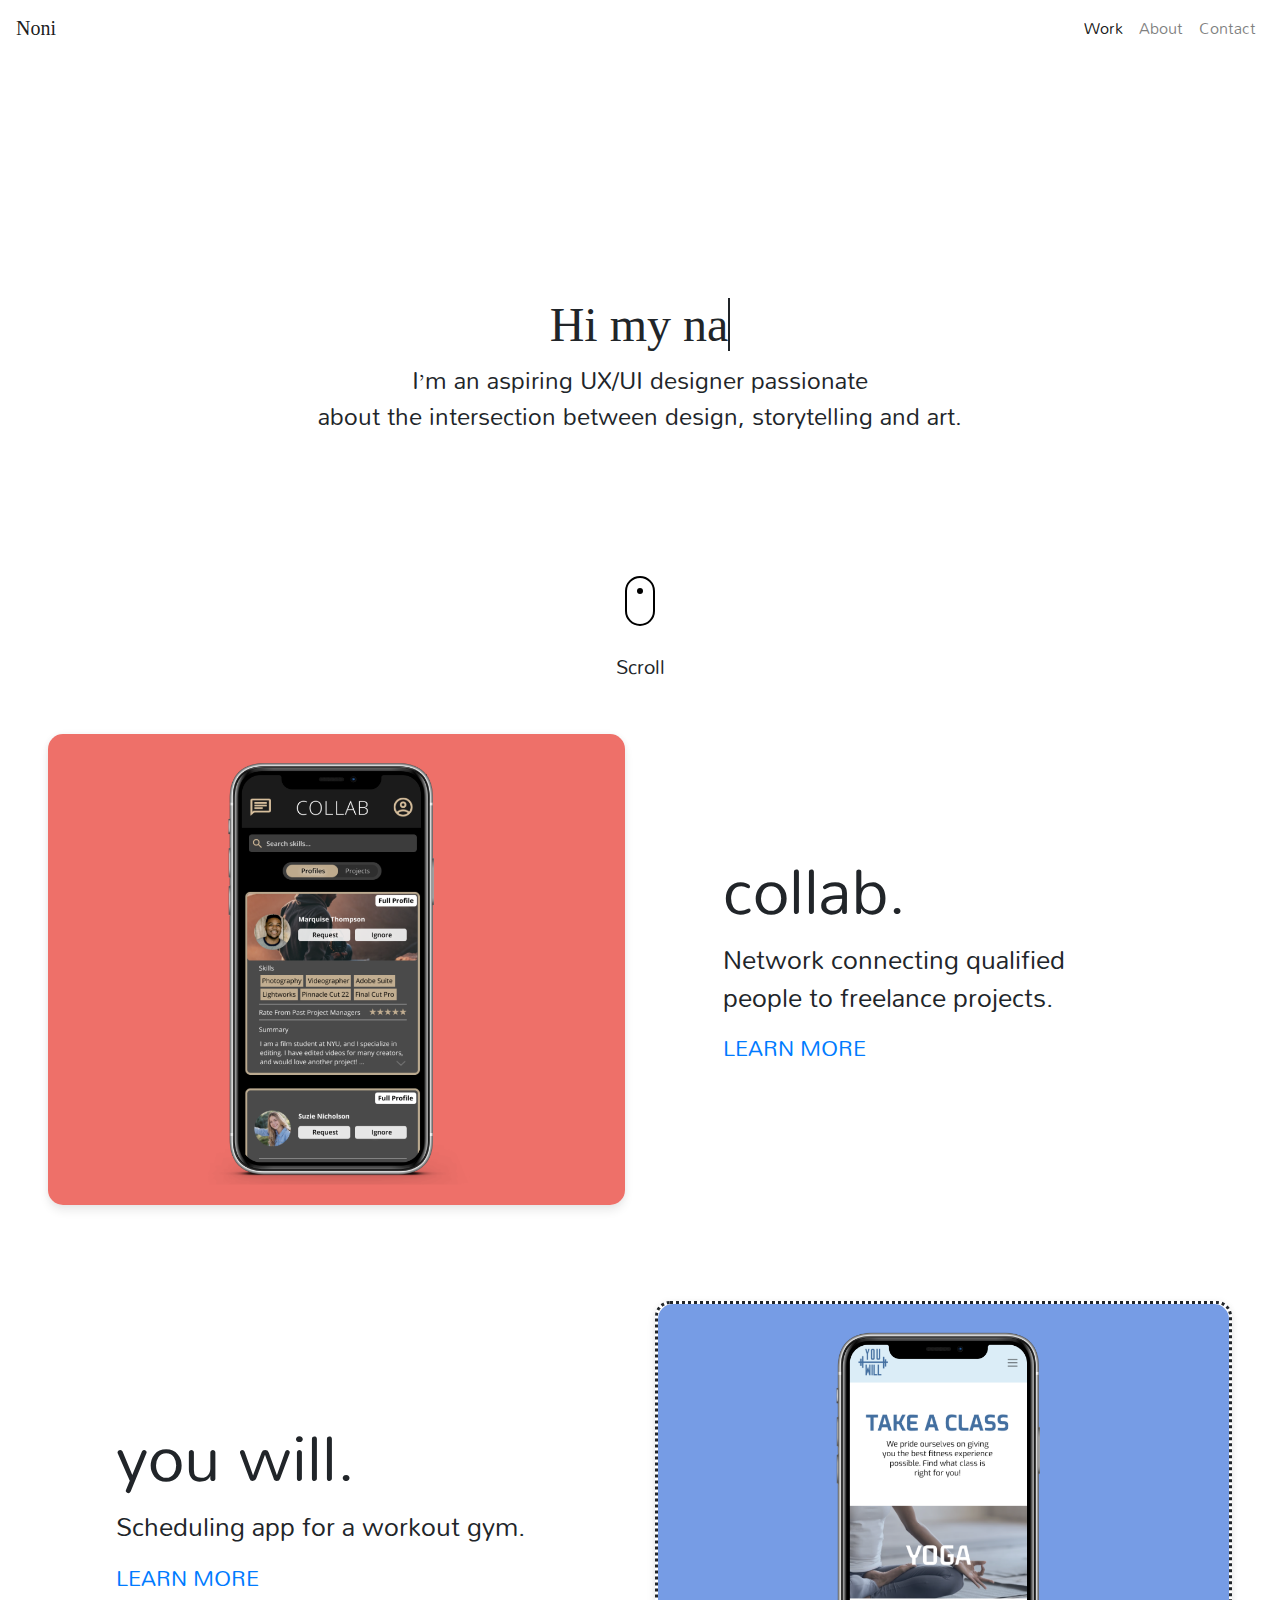
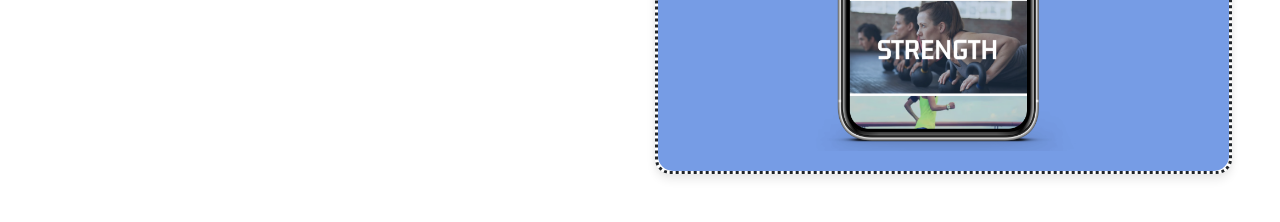
==== index.html @ 39364581 "about start other pages" ====
<!doctype html>
<html lang="en">
  <head>
    <!-- Required meta tags -->
    <meta charset="utf-8">
    <meta name="viewport" content="width=device-width, initial-scale=1, shrink-to-fit=no">
    <!-- Favicon icons -->
    <link rel="stylesheet" href="https://use.fontawesome.com/releases/v5.7.0/css/all.css" integrity="sha384-lZN37f5QGtY3VHgisS14W3ExzMWZxybE1SJSEsQp9S+oqd12jhcu+A56Ebc1zFSJ" crossorigin="anonymous">    
    <!-- Bootstrap CSS -->
    <link rel="stylesheet" href="https://stackpath.bootstrapcdn.com/bootstrap/4.3.1/css/bootstrap.min.css" integrity="sha384-ggOyR0iXCbMQv3Xipma34MD+dH/1fQ784/j6cY/iJTQUOhcWr7x9JvoRxT2MZw1T" crossorigin="anonymous">
    <link href='https://fonts.googleapis.com/css?family=Mandali' rel='stylesheet'>
    <link href="http://fonts.cdnfonts.com/css/gloria-hallelujah" rel="stylesheet">
    <link
    rel="stylesheet"
    href="https://cdnjs.cloudflare.com/ajax/libs/animate.css/4.1.1/animate.min.css"
    />
    <!-- CSS linking -->
    <link rel="stylesheet" href="style.css">
    <!-- Javascript linking -->
    <script src="main.js"></script>

    <title>Hello, world!</title>
  </head>
  <body>
     <!------------------------------------ main menu: navigation ------------------------------------>
    <div class="main-menu">
      <nav class="navbar navbar-expand-lg navbar-light">
        <a class="navbar-brand" href="#">Noni</a>
        <button class="navbar-toggler" type="button" data-toggle="collapse" data-target="#navbarNav" aria-controls="navbarNav" aria-expanded="false" aria-label="Toggle navigation">
          <span class="navbar-toggler-icon"></span>. 
        </button>
        <div class="collapse navbar-collapse" id="navbarNav">
          <div class="mr-auto"></div>
          <ul class="navbar-nav">
            <li class="nav-item active">
              <a class="nav-link" href="#">Work<span class="sr-only">(current)</span></a>
            </li>
            <li class="nav-item">
              <a class="nav-link" href="#">About</a>
            </li>
            <li class="nav-item">
              <a class="nav-link" href="#">Contact</a>
            </li>
          </ul>
        </div>
      </nav>
    </div>

    <!----------------------------------------- jumbotron area------------------------------------------>
    <div class="container container-fluid">
      <div class="debug row">
        <div class="col">
          <div class="jumbotron">

            <h1 class="display-4 text-center">Hi, I'm Noni!</h1>

          <!-- typewriter animation intro area -->

            <p class="lead text-center animate__animated animate__fadeIn">I’m an aspiring UX/UI designer passionate <br> about the intersection between design, storytelling and art.<br><br><br><br></p>
          </div>
        </div>
      </div>
   

    <!----------------------------------------- scroll area undeneath jumbotron ------------------------------->
      <div class="debug row">
        <div class="col">
          <section id="section10" class="demo">
            <a href="#thanks"><span></span></a>
            <h5 class="scroll-icon col-lg-12 text-center">Scroll</h5>
          </section>
        </div>
      </div>
  </div>

   <!----------------------------------------- start projects ------------------------------->

  <section class="projects-area">
    <!--first row of projects: Collab app-->
    <div class="row">
      <div class="card-group m-5">
          <!--row 1 col 1-->
          <div class="col-lg-6">
            <div class="card card-image">
              <a href="#"><img class="card-img-top" src="./images/project1.png" alt="Project 1: Collab app"></a>
            </div>
          </div>
          <!--row 1 col 2-->
          <div class="col-lg-6">
            <div class="card">
              <div class="card-body m-5">
                <h5 class="card-title">collab.</h5>
                <p class="card-text">Network connecting qualified <br> people to freelance projects.</p>
                <a href="#" class="card-link">LEARN MORE</a>
              </div>
            </div>
          </div>
      </div>
    </div>
    <!--second row of projects: You Will app-->
    <div class="row">
      <div class="card-group m-5">
          <!--row 2 col 1-->
          <div class="col-lg-6">
            <div class="card">
              <div class="card-body m-5">
                <h5 class="card-title">you will.</h5>
                <p class="card-text">Scheduling app for a workout gym.</p>
                <a href="#" class="card-link">LEARN MORE</a>
              </div>
            </div>
          </div>
          <!--row 2 col 2-->
          <div class="col-lg-6">
            <div class="card card-image-trial">
              <a href="#"><img class="card-img-top" src="./images/project2.png" alt="Project 2: You Will app"></a>
            </div>
          </div>

      </div>
    </div>

    

</section>



    <!-- Optional JavaScript -->
    <!-- jQuery first, then Popper.js, then Bootstrap JS -->
    <script src="https://code.jquery.com/jquery-3.3.1.slim.min.js" integrity="sha384-q8i/X+965DzO0rT7abK41JStQIAqVgRVzpbzo5smXKp4YfRvH+8abtTE1Pi6jizo" crossorigin="anonymous"></script>
    <script src="https://cdnjs.cloudflare.com/ajax/libs/popper.js/1.14.7/umd/popper.min.js" integrity="sha384-UO2eT0CpHqdSJQ6hJty5KVphtPhzWj9WO1clHTMGa3JDZwrnQq4sF86dIHNDz0W1" crossorigin="anonymous"></script>
    <script src="https://stackpath.bootstrapcdn.com/bootstrap/4.3.1/js/bootstrap.min.js" integrity="sha384-JjSmVgyd0p3pXB1rRibZUAYoIIy6OrQ6VrjIEaFf/nJGzIxFDsf4x0xIM+B07jRM" crossorigin="anonymous"></script>
  </body>
</html>
---- style.css ----
/* entire html body */
body{
	font-family: "Mandali";
	box-sizing: border-box;

}

/******************* navigation bar ******************/
.navbar-brand {
	font-family: "Gloria Hallelujah";
}
.nav-link .active a:hover{
	background: rgba(238, 112, 105, 1);
	-webkit-background-clip:text;
	-webkit-text-fill-color:transparent;
	background-clip: text;
}
.navbar-nav a:hover{
	background:rgba(238, 112, 105, 1);
	-webkit-background-clip:text;
	-webkit-text-fill-color: transparent;
	background-clip: text;
}

/******************* jumbotron **********************/
span {
  border-right: .05em solid;
  animation: caret 1s steps(1) infinite;

}


.jumbotron{
	background: white;
	padding-top:15em;
}
.jumbotron .display-4{
	font-family: "Gloria Hallelujah";
	font-size: 48px;
}
.lead{
	font-size:24px;
	animation-duration: 7s;
}
.scroll-icon{

}

/******************* scroll icon **********************/
section {
  position: relative;
  width: 100%;
  height: 100%;
}
section::after {
  position: absolute;
  bottom: 0;
  left: 0;
  content: '';
  width: 100%;
  height: 80%;
}
section h1 {
  position: absolute;
  top: 50%;
  left: 50%;
  z-index: 2;
  -webkit-transform: translate(-50%, -50%);
  transform: translate(-50%, -50%);
  color: black;
  font : normal 300 64px/1 'Mandali', sans-serif;
  text-align: center;
  white-space: nowrap;
}
.demo a {
  position: absolute;
  bottom: 20px;
  left: 50%;
  z-index: 2;
  display: inline-block;
  -webkit-transform: translate(0, -50%);
  transform: translate(0, -50%);
  color: black;
  font : normal 400 20px/1 'Mandali', sans-serif;
  letter-spacing: .1em;
  text-decoration: none;
  transition: opacity .3s;
}
.demo a:hover {
  opacity: .5;
}

#section10 a {
	padding-top: 60px;
}
#section10 a span {
	position: absolute;
	top: .5px;
	left: 50%;
	width: 30px;
	height: 50px;
	margin-left: -15px;
	border: 2px solid black;
	border-radius: 50px;
	box-sizing: border-box;
}
#section10 a span::before {
	position: absolute;
	top: 10px;
	left: 50%;
	content: '';
	width: 6px;
	height: 6px;
	margin-left: -3px;
	background-color: black;
	border-radius: 100%;
	-webkit-animation: sdb10 3s infinite;
	animation: sdb10 3s infinite;
	box-sizing: border-box;
}
@-webkit-keyframes sdb10 {
	0% {
		-webkit-transform: translate(0, 0);
		opacity: 0;
	}
	40% {
		opacity: 1;
	}
	80% {
		-webkit-transform: translate(0, 20px);
		opacity: 0;
	}
	100% {
		opacity: 0;
	}
}
@keyframes sdb10 {
	0% {
		transform: translate(0, 0);
		opacity: 0;
	}
	40% {
		opacity: 1;
	}
	80% {
		transform: translate(0, 20px);
		opacity: 0;
	}
	100% {
		opacity: 0;
	}
}

/******************* projects section **********************/

/* project images */
.card{
	border: none;
}
.card-img-top{
	border-radius: 15px;
}
.card-title{
	font-size:5vw;
}
.card-text{
	font-size:2vw;
}
.card-body{
	padding-top:12%;
}
.card-link{
	font-size:1.7vw;
}

.card-image{
    border-radius: 15px;
    background: #fff;
    box-shadow: 0 6px 10px rgba(0,0,0,.08), 0 0 6px rgba(0,0,0,.05);
      transition: .3s transform cubic-bezier(.155,1.105,.295,1.12),.3s box-shadow,.3s -webkit-transform cubic-bezier(.155,1.105,.295,1.12);
  cursor: pointer;

}

.card-image:hover{
	border-style: black;
     transform: scale(1.05);
  box-shadow: 0 10px 20px rgba(0,0,0,.12), 0 4px 8px rgba(0,0,0,.06);
  	filter:brightness(1.1);
}
.card-image-trial{
	border-style:dotted;
    border-radius: 15px;
    background: #fff;
    box-shadow: 0 6px 10px rgba(0,0,0,.08), 0 0 6px rgba(0,0,0,.05);
      transition: .3s transform cubic-bezier(.155,1.105,.295,1.12),.3s box-shadow,.3s -webkit-transform cubic-bezier(.155,1.105,.295,1.12);
  cursor: pointer;
}
.card-image-trial:hover{
	border-style: black;
    transform: scale(1.05);
  	box-shadow: 0 10px 20px rgba(0,0,0,.12), 0 4px 8px rgba(0,0,0,.06);
  	filter:brightness(1.1)
}
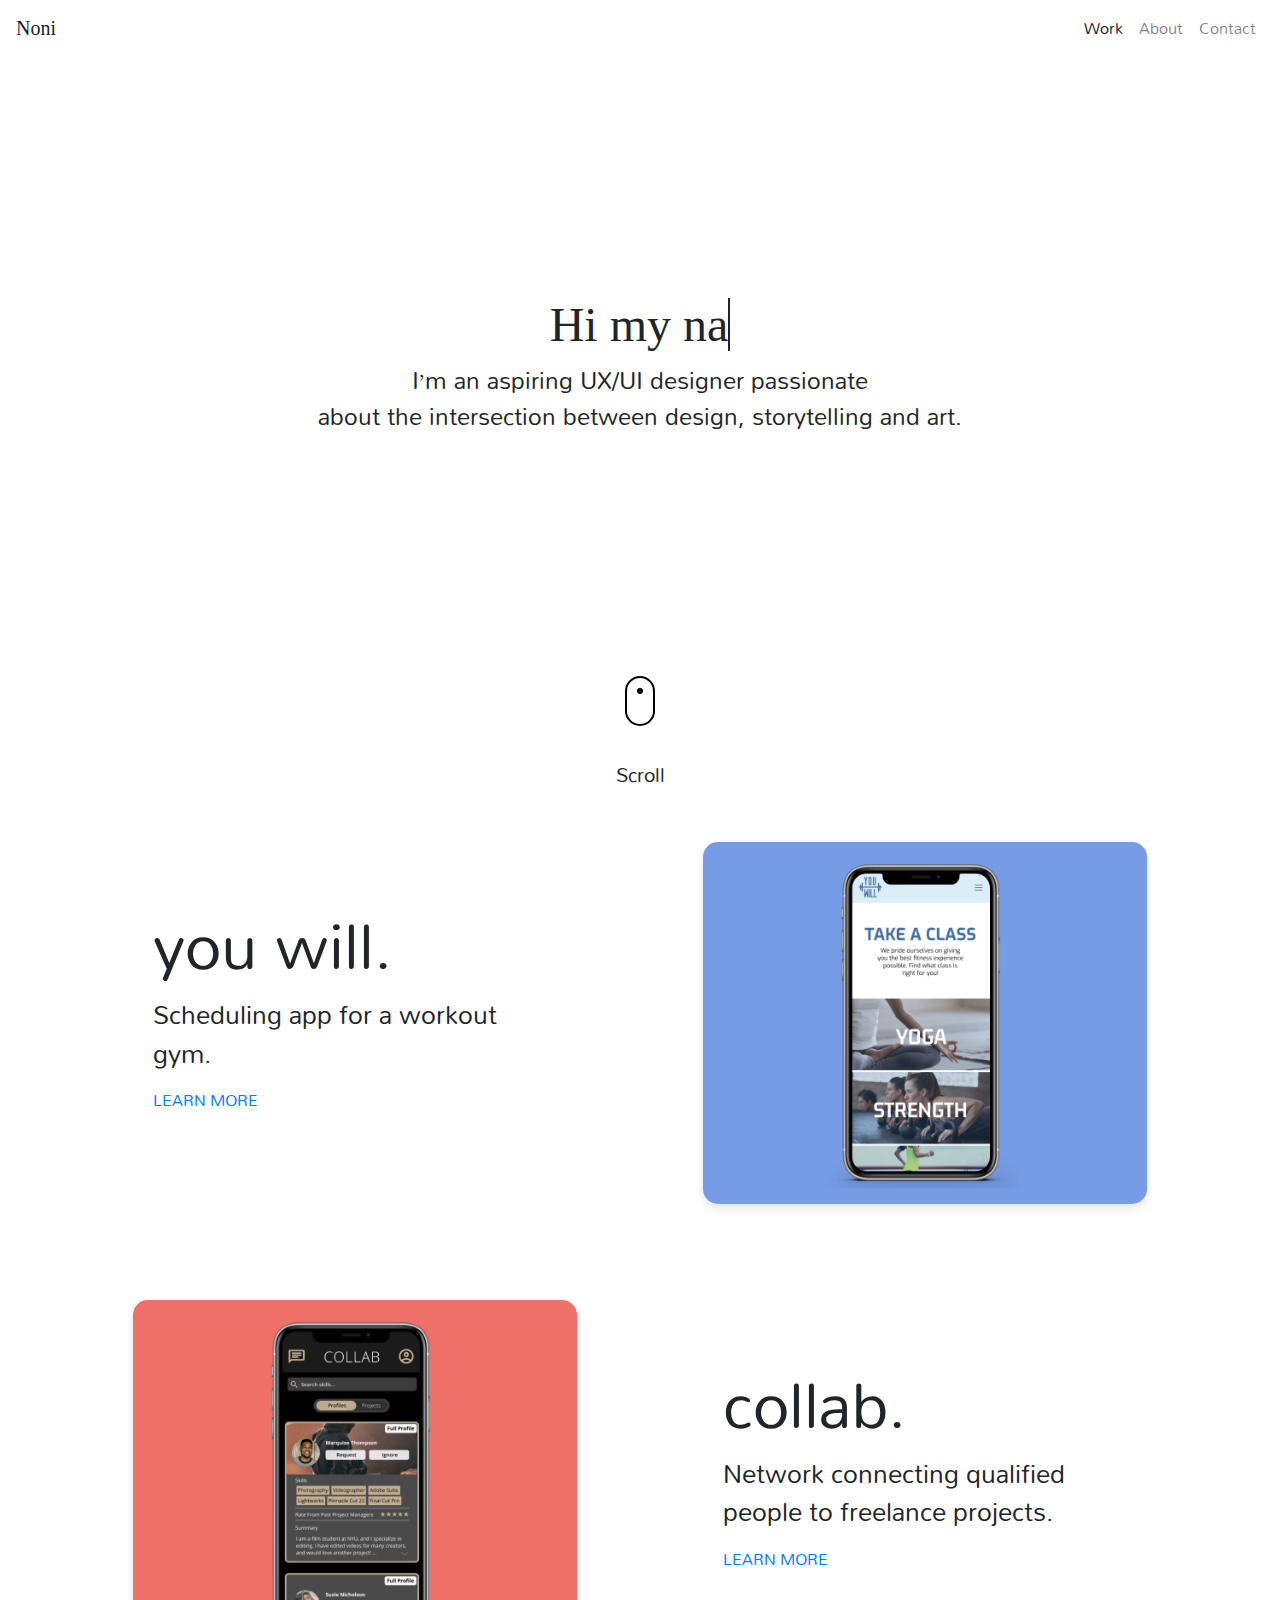
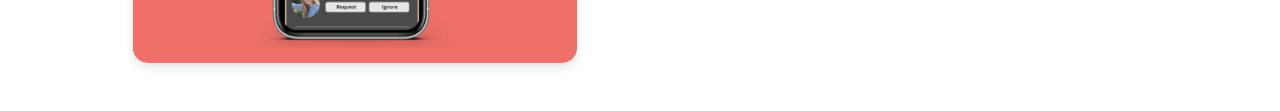
==== commit b3fee968: "first page fully functional" ====
--- a/index.html
+++ b/index.html
@@ -25,7 +25,7 @@
      <!------------------------------------ main menu: navigation ------------------------------------>
     <div class="main-menu">
       <nav class="navbar navbar-expand-lg navbar-light">
-        <a class="navbar-brand" href="#">Noni</a>
+        <a class="navbar-brand" href="index.html">Noni</a>
         <button class="navbar-toggler" type="button" data-toggle="collapse" data-target="#navbarNav" aria-controls="navbarNav" aria-expanded="false" aria-label="Toggle navigation">
           <span class="navbar-toggler-icon"></span>. 
         </button>
@@ -39,7 +39,7 @@
               <a class="nav-link" href="#">About</a>
             </li>
             <li class="nav-item">
-              <a class="nav-link" href="#">Contact</a>
+              <a class="nav-link" href="contact.html">Contact</a>
             </li>
           </ul>
         </div>
@@ -56,7 +56,7 @@
 
           <!-- typewriter animation intro area -->
 
-            <p class="lead text-center animate__animated animate__fadeIn">I’m an aspiring UX/UI designer passionate <br> about the intersection between design, storytelling and art.<br><br><br><br></p>
+            <p class="lead text-center animate__animated animate__fadeIn">I’m an aspiring UX/UI designer passionate <br> about the intersection between design, storytelling and art.<br><br><br><br><br><br><br></p>
           </div>
         </div>
       </div>
@@ -77,52 +77,51 @@
 
   <section class="projects-area">
     <!--first row of projects: Collab app-->
-    <div class="row">
-      <div class="card-group m-5">
-          <!--row 1 col 1-->
-          <div class="col-lg-6">
-            <div class="card card-image">
-              <a href="#"><img class="card-img-top" src="./images/project1.png" alt="Project 1: Collab app"></a>
+    <div class="container">
+<!--  the blue one now -->
+      <div class="row">
+ <!--row 1 col 2-->
+          <div class="col-lg-6 ">
+            <div class="card ">
+              <div class="card-body m-5">
+                <h5 class="card-title">you will.</h5>
+                <p class="card-text">Scheduling app for a workout gym.</p>
+                <a href="collab-app.html">LEARN MORE</a>
+              </div>
             </div>
           </div>
-          <!--row 1 col 2-->
+            <!--row 1 col 1: red card-->
+          <div class="col-lg-6 ">
+            <div class="m-5 card card-image">
+              <a href="collab-app.html"><img class="card-img-top" src="./images/project2.png" alt="Project 2: Collab app"></a>
+            </div>
+            </div>
+      </div>
+            <!--row 1 col 1: red card-->
+        <div class="row">
+          <div class="col-lg-6">
+            <div class="m-5 card card-image">
+              <a href="collab-app.html"><img class="card-img-top" src="./images/project1.png" alt="Project 1: Collab app"></a>
+            </div>
+            </div>
+            <!--row 1 col 2-->
           <div class="col-lg-6">
             <div class="card">
               <div class="card-body m-5">
                 <h5 class="card-title">collab.</h5>
                 <p class="card-text">Network connecting qualified <br> people to freelance projects.</p>
-                <a href="#" class="card-link">LEARN MORE</a>
+                <a href="collab-app.html"  >LEARN MORE</a>
               </div>
             </div>
           </div>
       </div>
-    </div>
-    <!--second row of projects: You Will app-->
-    <div class="row">
-      <div class="card-group m-5">
-          <!--row 2 col 1-->
-          <div class="col-lg-6">
-            <div class="card">
-              <div class="card-body m-5">
-                <h5 class="card-title">you will.</h5>
-                <p class="card-text">Scheduling app for a workout gym.</p>
-                <a href="#" class="card-link">LEARN MORE</a>
-              </div>
-            </div>
-          </div>
-          <!--row 2 col 2-->
-          <div class="col-lg-6">
-            <div class="card card-image-trial">
-              <a href="#"><img class="card-img-top" src="./images/project2.png" alt="Project 2: You Will app"></a>
-            </div>
-          </div>
 
+
+   
+        </div>
       </div>
     </div>
-
-    
-
-</section>
+  </section>
 
 
 
--- a/style.css
+++ b/style.css
@@ -26,9 +26,7 @@
 span {
   border-right: .05em solid;
   animation: caret 1s steps(1) infinite;
-
-}
-
+}
 
 .jumbotron{
 	background: white;
@@ -42,23 +40,20 @@
 	font-size:24px;
 	animation-duration: 7s;
 }
-.scroll-icon{
-
-}
 
 /******************* scroll icon **********************/
 section {
   position: relative;
-  width: 100%;
-  height: 100%;
+ /* width: 100%;
+  height: 100%;*/
 }
 section::after {
   position: absolute;
   bottom: 0;
   left: 0;
   content: '';
-  width: 100%;
-  height: 80%;
+/*  width: 100%;
+  height: 80%;*/
 }
 section h1 {
   position: absolute;
@@ -179,53 +174,109 @@
     box-shadow: 0 6px 10px rgba(0,0,0,.08), 0 0 6px rgba(0,0,0,.05);
       transition: .3s transform cubic-bezier(.155,1.105,.295,1.12),.3s box-shadow,.3s -webkit-transform cubic-bezier(.155,1.105,.295,1.12);
   cursor: pointer;
-
-}
-
+}
 .card-image:hover{
 	border-style: black;
      transform: scale(1.05);
   box-shadow: 0 10px 20px rgba(0,0,0,.12), 0 4px 8px rgba(0,0,0,.06);
   	filter:brightness(1.1);
 }
-.card-image-trial{
-	border-style:dotted;
-    border-radius: 15px;
-    background: #fff;
-    box-shadow: 0 6px 10px rgba(0,0,0,.08), 0 0 6px rgba(0,0,0,.05);
-      transition: .3s transform cubic-bezier(.155,1.105,.295,1.12),.3s box-shadow,.3s -webkit-transform cubic-bezier(.155,1.105,.295,1.12);
+
+
+/******************* projects section animation *********************
+
+.border-debug{
+	border-style: dotted;
+}
+.fade-in{
+	opacity: 0;
+	transition: opacity 250ms ease-in;
+}
+.fade-in .appear{
+	opacity: 1;
+}
+
+/*********(now entering the...) COLLAB PAGE * COLLAB PAGE * COLLAB PAGE * COLLAB PAGE * COLLAB PAGE * COLLAB PAGE * **********************/
+
+.jumbotron-collab-page{
+	background-color: rgba(238, 112, 105, 1);
+	border-radius:15px;
+}
+.inside-title-jumbotron{
+	--animate-delay: 4s;
+}
+
+/*********(now entering the...) CONTACT PAGE * CONTACT PAGE * CONTACT PAGE * CONTACT PAGE * CONTACT PAGE * CONTACT PAGE * **********************/
+
+.wrapper{
+  position: absolute;
+  top: 50%;
+  left: 50%;
+  transform: translate(-50%,-50%);
+  max-width: 350px;
+  width: 100%;
+  background: #fff;
+  padding: 25px;
+  border-radius: 5px;
+  box-shadow: 4px 4px 2px rgba(143, 144, 237, 1); 
+}
+
+.wrapper h2{
+  text-align: center;
+  margin-bottom: 20px;
+  text-transform: uppercase;
+  letter-spacing: 3px;
+  color: rgba(143, 144, 237, 1);
+}
+
+.wrapper .input_field{
+  margin-bottom: 10px;
+}
+
+.wrapper .input_field input[type="text"],
+.wrapper textarea{
+  border: 1px solid #e0e0e0;
+  width: 100%;
+  padding: 10px;
+}
+
+.wrapper textarea{
+  resize: none;
+  height: 80px;
+}
+
+.wrapper .btn input[type="submit"]{
+  border: 0px;
+  margin-top: 15px;
+  margin-bottom: 30px;
+  padding: 10px;
+  text-align: center;
+  width: 100%;
+  background: rgba(143, 144, 237, 1);
+  color: #332902;
+  text-transform: uppercase;
+  letter-spacing: 5px;
+  font-weight: bold;
+  border-radius: 25px;
   cursor: pointer;
 }
-.card-image-trial:hover{
-	border-style: black;
-    transform: scale(1.05);
-  	box-shadow: 0 10px 20px rgba(0,0,0,.12), 0 4px 8px rgba(0,0,0,.06);
-  	filter:brightness(1.1)
-}
-
-
-
-
-
-
-
-
-
-
-
-
-
-
-
-
-
-
-
-
-
-
-
-
-
-
-
+
+#error_message{
+  margin-bottom: 20px;
+  background: #fe8b8e;
+  padding: 0px;
+  text-align: center;
+  font-size: 14px;
+  transition: all 0.5s ease;
+}
+
+.h1-responsive{
+	font-size:50px;
+	color: black;
+}
+
+
+
+
+
+
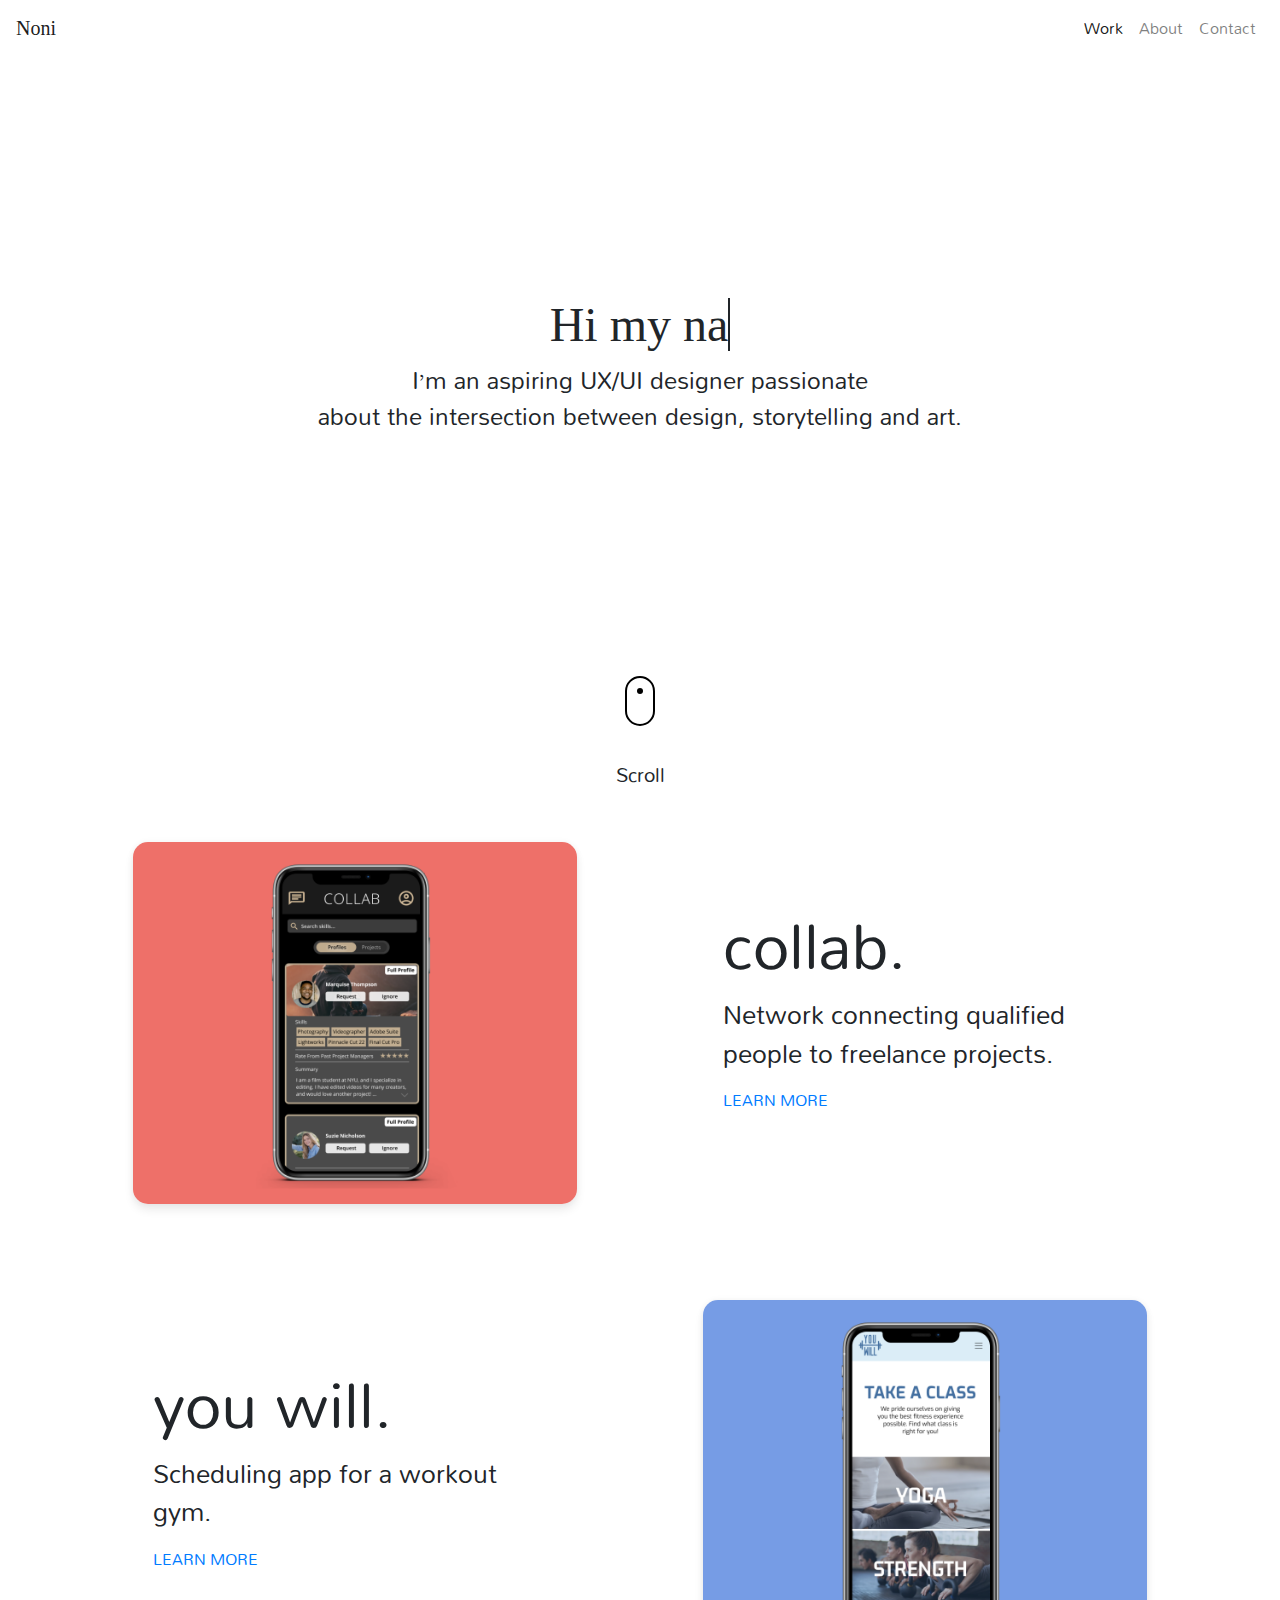
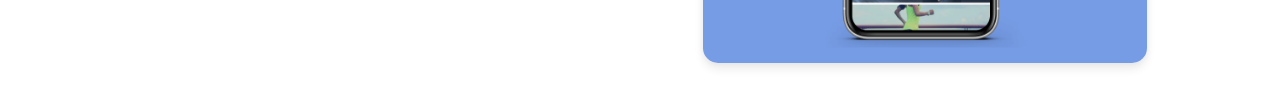
==== commit 8bff9232: "about to work on other stuff" ====
--- a/index.html
+++ b/index.html
@@ -78,26 +78,8 @@
   <section class="projects-area">
     <!--first row of projects: Collab app-->
     <div class="container">
-<!--  the blue one now -->
-      <div class="row">
- <!--row 1 col 2-->
-          <div class="col-lg-6 ">
-            <div class="card ">
-              <div class="card-body m-5">
-                <h5 class="card-title">you will.</h5>
-                <p class="card-text">Scheduling app for a workout gym.</p>
-                <a href="collab-app.html">LEARN MORE</a>
-              </div>
-            </div>
-          </div>
-            <!--row 1 col 1: red card-->
-          <div class="col-lg-6 ">
-            <div class="m-5 card card-image">
-              <a href="collab-app.html"><img class="card-img-top" src="./images/project2.png" alt="Project 2: Collab app"></a>
-            </div>
-            </div>
-      </div>
-            <!--row 1 col 1: red card-->
+
+     <!--row 1 col 1: red card-->
         <div class="row">
           <div class="col-lg-6">
             <div class="m-5 card card-image">
@@ -116,8 +98,26 @@
           </div>
       </div>
 
+<!--  the blue one now -->
+ <!--row 1 col 2-->
+      <div class="row">
+          <div class="col-lg-6 ">
+            <div class="card ">
+              <div class="card-body m-5">
+                <h5 class="card-title">you will.</h5>
+                <p class="card-text">Scheduling app for a workout gym.</p>
+                <a href="collab-app.html">LEARN MORE</a>
+              </div>
+            </div>
+          </div>
+            <!--row 1 col 1: red card-->
+          <div class="col-lg-6 ">
+            <div class="m-5 card card-image">
+              <a href="collab-app.html"><img class="card-img-top" src="./images/project2.png" alt="Project 2: Collab app"></a>
+            </div>
+            </div>
+      </div>
 
-   
         </div>
       </div>
     </div>
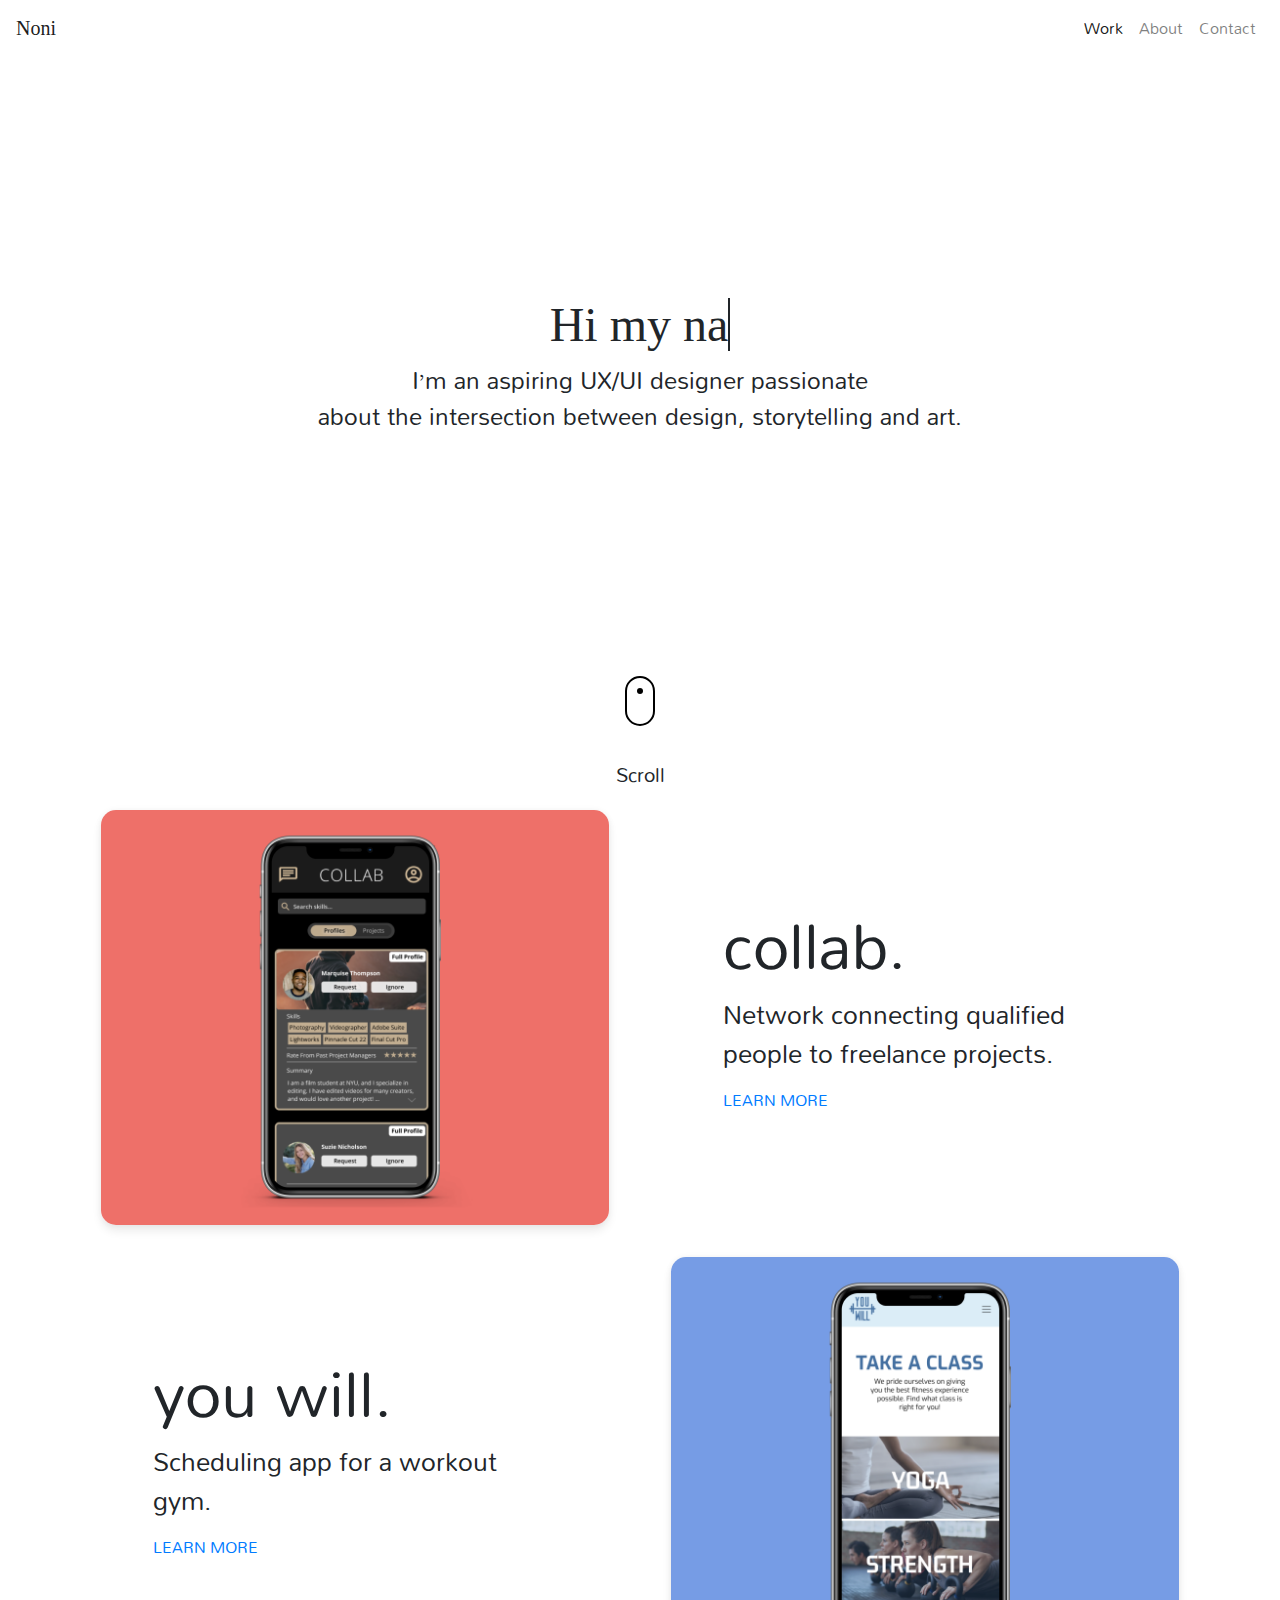
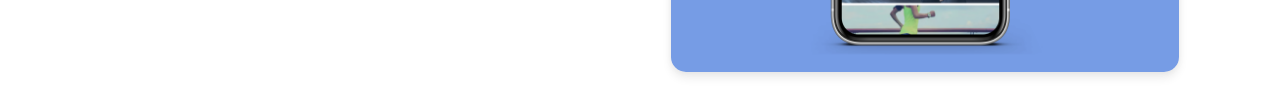
==== commit 66659de1: "now working on about pg" ====
--- a/index.html
+++ b/index.html
@@ -36,7 +36,7 @@
               <a class="nav-link" href="#">Work<span class="sr-only">(current)</span></a>
             </li>
             <li class="nav-item">
-              <a class="nav-link" href="#">About</a>
+              <a class="nav-link" href="about.html">About</a>
             </li>
             <li class="nav-item">
               <a class="nav-link" href="contact.html">Contact</a>
@@ -82,7 +82,7 @@
      <!--row 1 col 1: red card-->
         <div class="row">
           <div class="col-lg-6">
-            <div class="m-5 card card-image">
+            <div class="m-3 card card-image">
               <a href="collab-app.html"><img class="card-img-top" src="./images/project1.png" alt="Project 1: Collab app"></a>
             </div>
             </div>
@@ -92,7 +92,7 @@
               <div class="card-body m-5">
                 <h5 class="card-title">collab.</h5>
                 <p class="card-text">Network connecting qualified <br> people to freelance projects.</p>
-                <a href="collab-app.html"  >LEARN MORE</a>
+                <a href="collab-app.html">LEARN MORE</a>
               </div>
             </div>
           </div>
@@ -112,7 +112,7 @@
           </div>
             <!--row 1 col 1: red card-->
           <div class="col-lg-6 ">
-            <div class="m-5 card card-image">
+            <div class="m-3 card card-image">
               <a href="collab-app.html"><img class="card-img-top" src="./images/project2.png" alt="Project 2: Collab app"></a>
             </div>
             </div>
--- a/style.css
+++ b/style.css
@@ -183,20 +183,7 @@
 }
 
 
-/******************* projects section animation *********************
-
-.border-debug{
-	border-style: dotted;
-}
-.fade-in{
-	opacity: 0;
-	transition: opacity 250ms ease-in;
-}
-.fade-in .appear{
-	opacity: 1;
-}
-
-/*********(now entering the...) COLLAB PAGE * COLLAB PAGE * COLLAB PAGE * COLLAB PAGE * COLLAB PAGE * COLLAB PAGE * **********************/
+/*********(now entering the...) COLLAB PAGE * COLLAB PAGE * COLLAB PAGE * COLLAB PAGE * COLLAB PAGE * COLLAB PAGE * *********************/
 
 .jumbotron-collab-page{
 	background-color: rgba(238, 112, 105, 1);
@@ -218,7 +205,6 @@
   background: #fff;
   padding: 25px;
   border-radius: 5px;
-  box-shadow: 4px 4px 2px rgba(143, 144, 237, 1); 
 }
 
 .wrapper h2{
@@ -241,7 +227,6 @@
 }
 
 .wrapper textarea{
-  resize: none;
   height: 80px;
 }
 
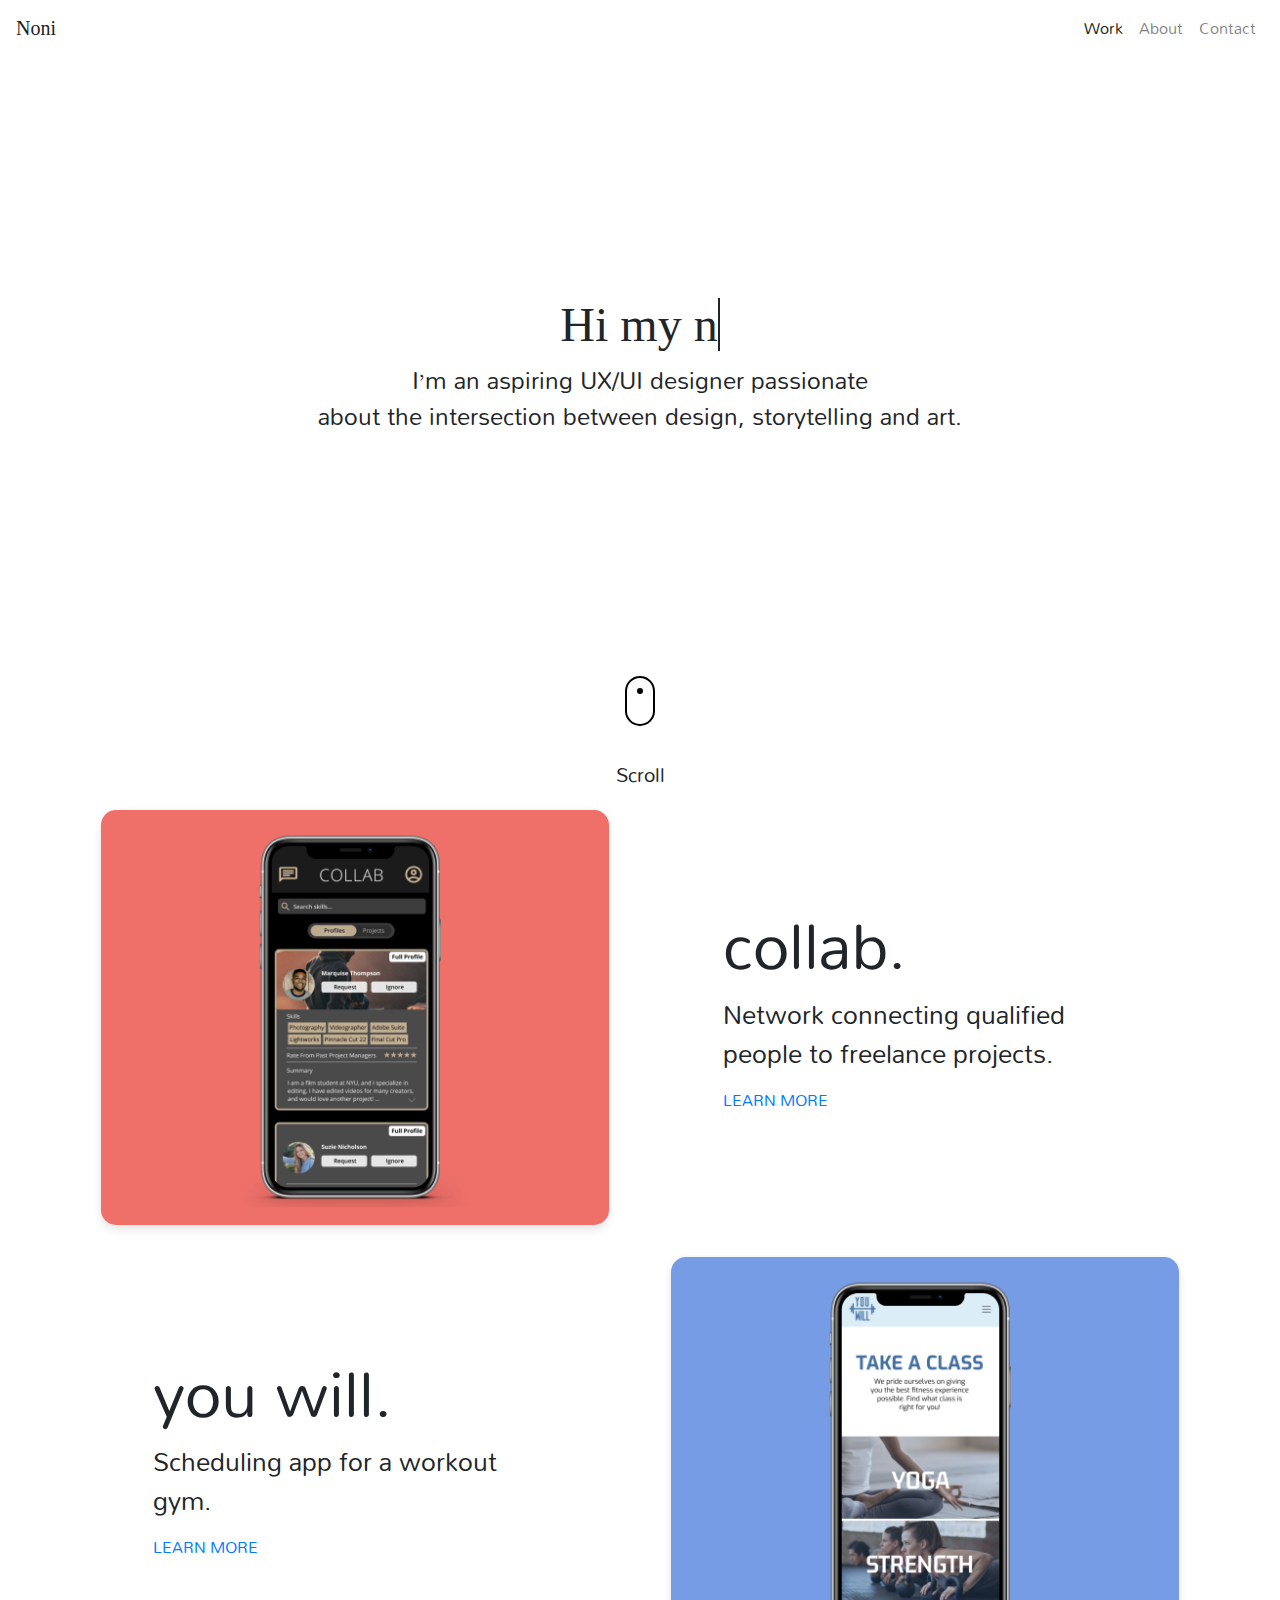
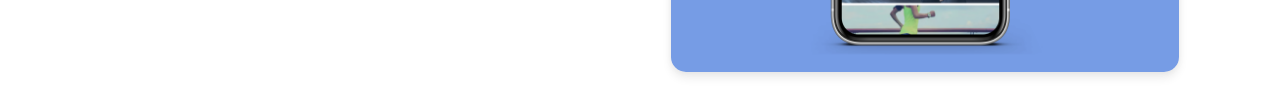
==== commit 8e53cd89: "halfway done w you will" ====
--- a/index.html
+++ b/index.html
@@ -33,7 +33,7 @@
           <div class="mr-auto"></div>
           <ul class="navbar-nav">
             <li class="nav-item active">
-              <a class="nav-link" href="#">Work<span class="sr-only">(current)</span></a>
+              <a class="nav-link" href="index.html">Work<span class="sr-only">(current)</span></a>
             </li>
             <li class="nav-item">
               <a class="nav-link" href="about.html">About</a>
@@ -106,14 +106,14 @@
               <div class="card-body m-5">
                 <h5 class="card-title">you will.</h5>
                 <p class="card-text">Scheduling app for a workout gym.</p>
-                <a href="collab-app.html">LEARN MORE</a>
+                <a href="you-will.html">LEARN MORE</a>
               </div>
             </div>
           </div>
             <!--row 1 col 1: red card-->
           <div class="col-lg-6 ">
             <div class="m-3 card card-image">
-              <a href="collab-app.html"><img class="card-img-top" src="./images/project2.png" alt="Project 2: Collab app"></a>
+              <a href="you-will.html"><img class="card-img-top" src="./images/project2.png" alt="Project 2: Collab app"></a>
             </div>
             </div>
       </div>
--- a/style.css
+++ b/style.css
@@ -192,6 +192,36 @@
 .inside-title-jumbotron{
 	--animate-delay: 4s;
 }
+.problem-section-left{
+	background-color:rgba(217, 207, 179, 0.5);
+	border-radius:15px 0px 0px 15px;
+}
+.problem-section-middle{
+	background-color:rgba(217, 207, 179, 0.5);
+}
+.problem-section-right{
+	background-color:rgba(217, 207, 179, 0.5);
+	border-radius:0px 15px 15px 0px;
+}
+.carousel-control-prev-icon{
+	color:black;
+}
+.carousel-control-next{
+	color:black;
+	width:100px;
+}
+.hierarchy-section{
+	padding-top:5em;
+}
+.lofi-img-main{
+	padding-left:10em;
+}
+.embedded-video{
+  margin-left: 50vw;
+  transform: translate(-50%);
+
+}
+
 
 /*********(now entering the...) CONTACT PAGE * CONTACT PAGE * CONTACT PAGE * CONTACT PAGE * CONTACT PAGE * CONTACT PAGE * **********************/
 
@@ -260,8 +290,36 @@
 	color: black;
 }
 
-
-
-
-
-
+/*********(now entering the...) ABOUT PAGE * ABOUT PAGE * ABOUT PAGE * ABOUT PAGE * ABOUT PAGE * ABOUT PAGE * **********************/
+
+.about-img{
+	border-radius:dotted;
+}
+
+/*********(now entering the...) YOU WILL PAGE * YOU WILL PAGE * YOU WILL PAGE * YOU WILL PAGE * **********************/
+
+#you-will-jumbotron{
+	background-color: rgba(118, 156, 229, 1);
+}
+
+
+
+
+
+
+
+
+
+
+
+
+
+
+
+
+
+
+
+
+
+
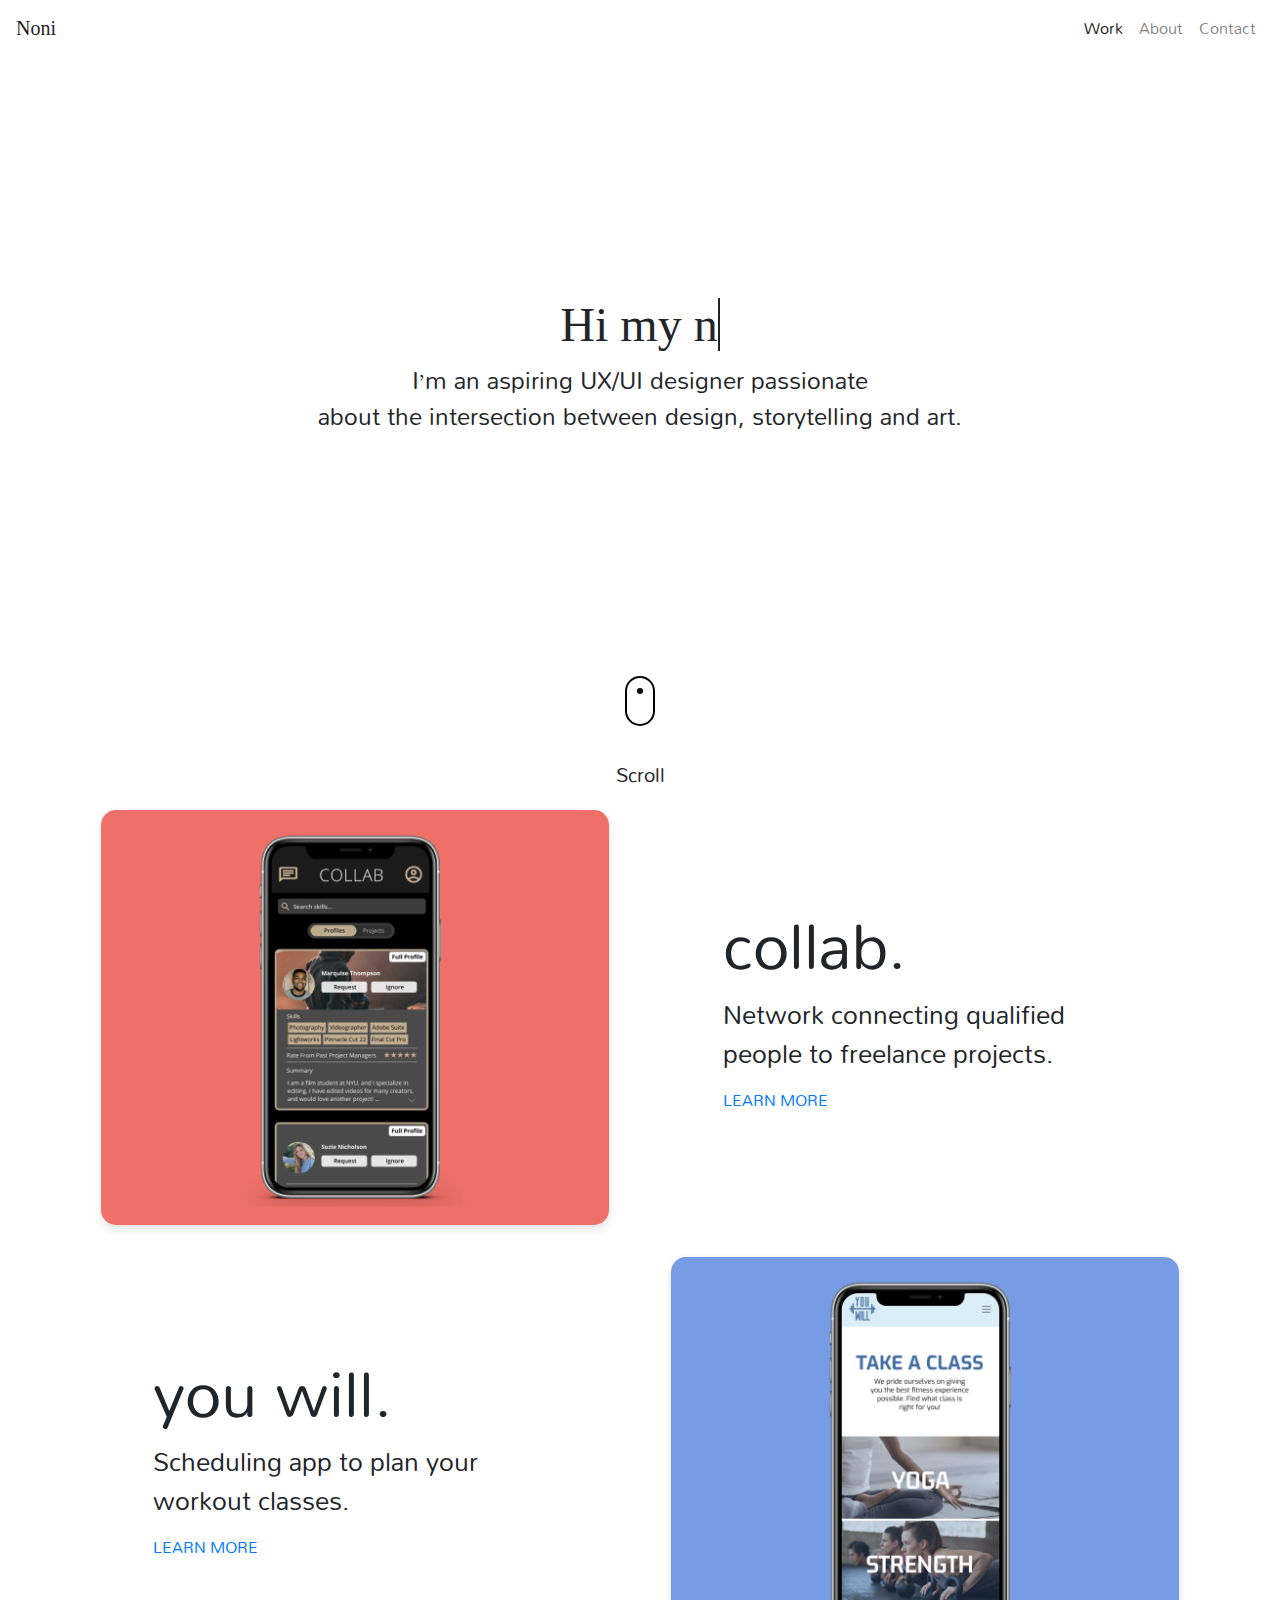
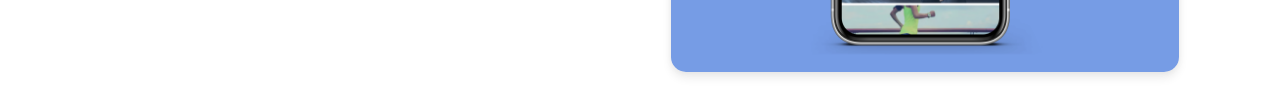
==== commit 8c450c4c: "done" ====
--- a/index.html
+++ b/index.html
@@ -105,7 +105,7 @@
             <div class="card ">
               <div class="card-body m-5">
                 <h5 class="card-title">you will.</h5>
-                <p class="card-text">Scheduling app for a workout gym.</p>
+                <p class="card-text">Scheduling app to plan your workout classes.</p>
                 <a href="you-will.html">LEARN MORE</a>
               </div>
             </div>
